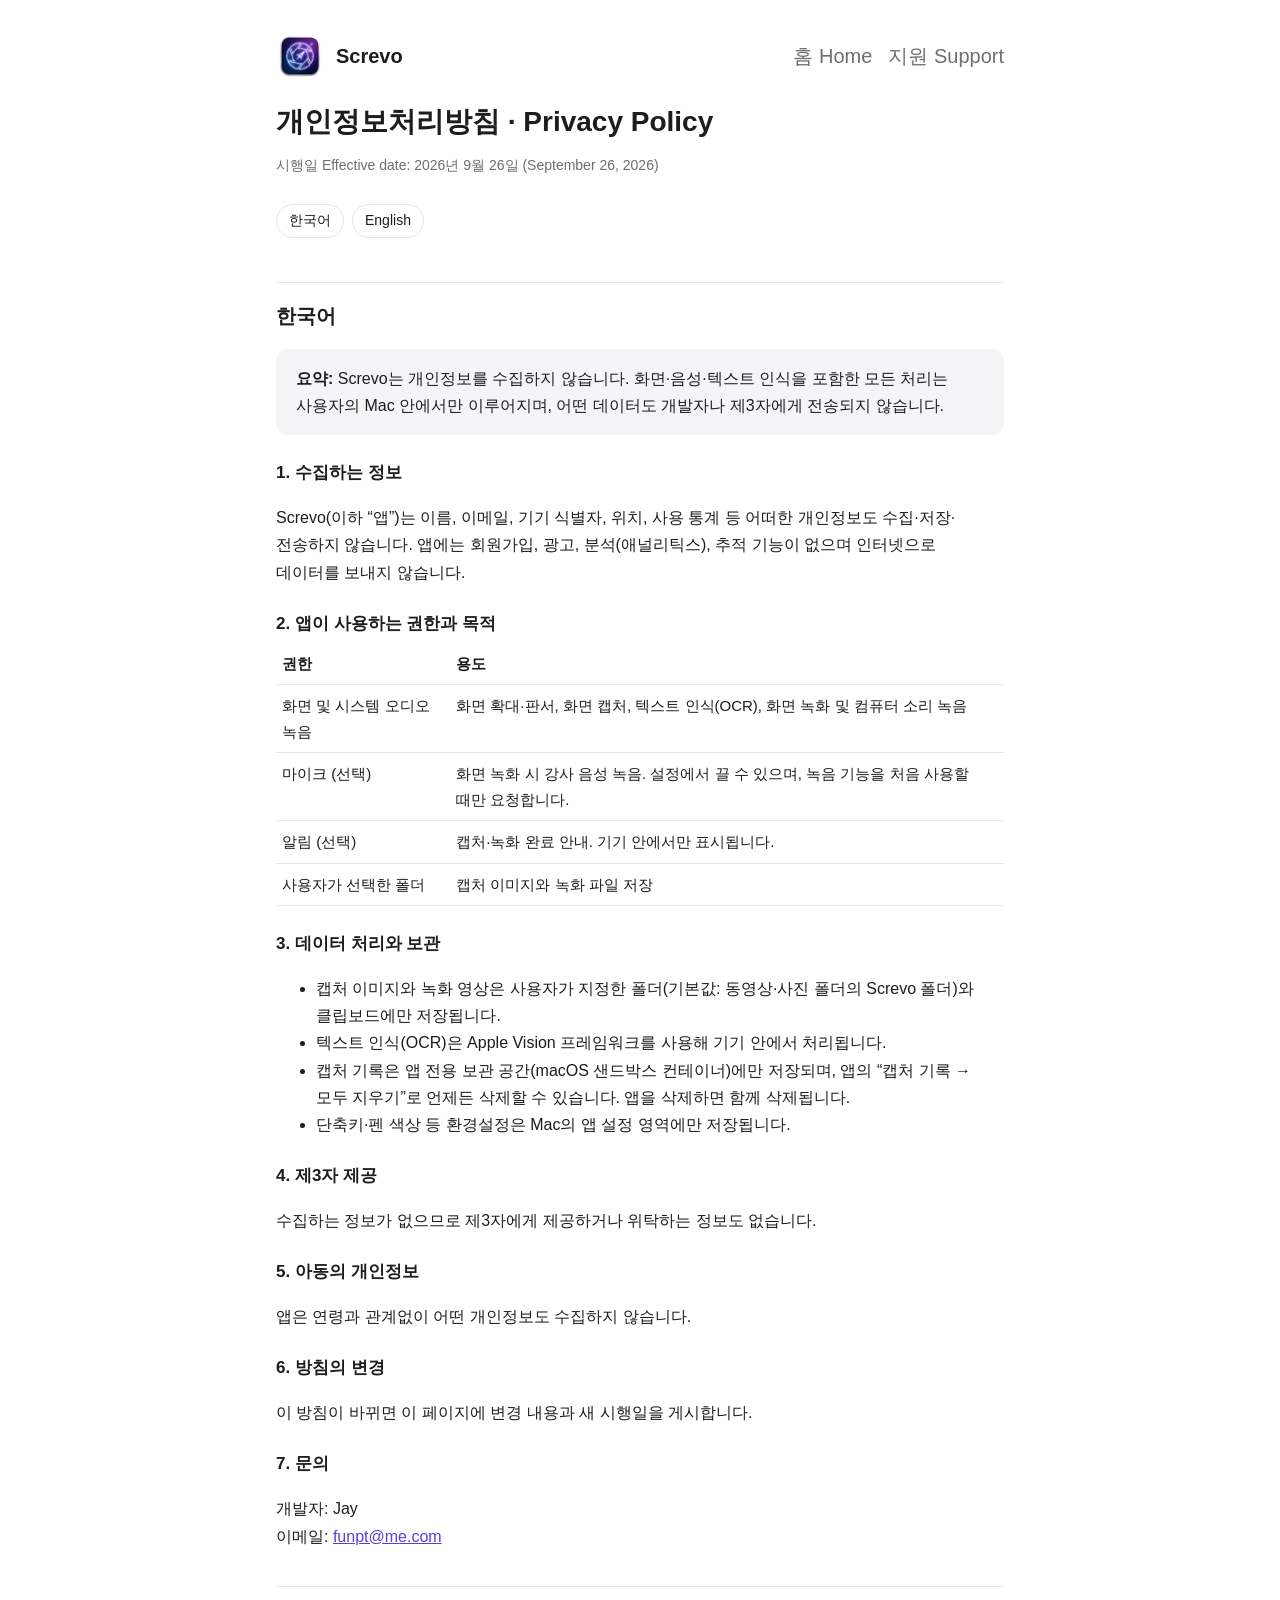
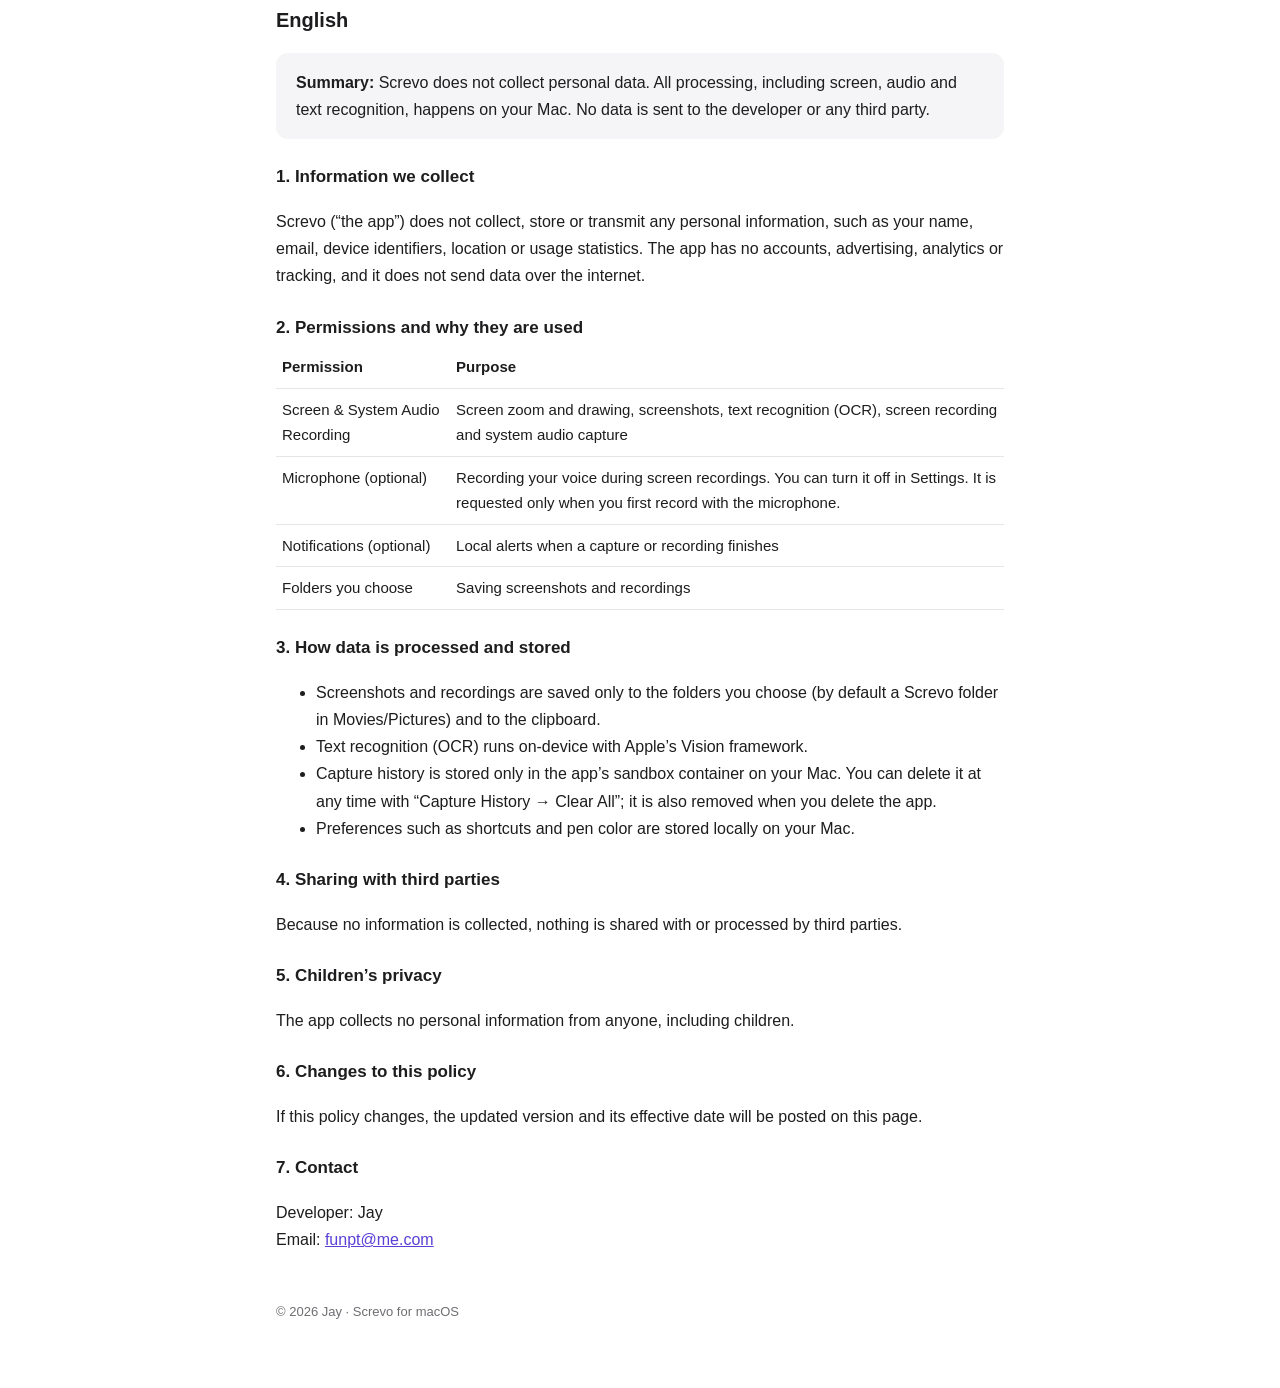
==== privacy.html @ 129e7a04 "Add Screvo home, support and privacy policy pages Co-Authored-By: Claude Opus 5.5 <noreply@anthropic" ====
<!doctype html>
<html lang="ko">
<head>
<meta charset="utf-8">
<meta name="viewport" content="width=device-width, initial-scale=1">
<title>Screvo 개인정보처리방침 · Privacy Policy</title>
<meta name="description" content="Screvo for macOS privacy policy. Screvo collects no personal data; all processing happens on your Mac.">
<link rel="icon" href="icon.png">
<link rel="stylesheet" href="style.css">
</head>
<body>
<div class="wrap">
<header>
  <img src="icon.png" alt="">
  <a href="./">Screvo</a>
  <nav><a href="./">홈 Home</a><a href="support">지원 Support</a></nav>
</header>

<h1>개인정보처리방침 · Privacy Policy</h1>
<p class="meta">시행일 Effective date: 2026년 9월 26일 (September 26, 2026)</p>
<div class="lang"><a href="#ko">한국어</a><a href="#en">English</a></div>

<section id="ko" lang="ko">
<h2>한국어</h2>
<div class="card"><strong>요약:</strong> Screvo는 개인정보를 수집하지 않습니다. 화면·음성·텍스트 인식을 포함한 모든 처리는 사용자의 Mac 안에서만 이루어지며, 어떤 데이터도 개발자나 제3자에게 전송되지 않습니다.</div>

<h3>1. 수집하는 정보</h3>
<p>Screvo(이하 “앱”)는 이름, 이메일, 기기 식별자, 위치, 사용 통계 등 어떠한 개인정보도 수집·저장·전송하지 않습니다. 앱에는 회원가입, 광고, 분석(애널리틱스), 추적 기능이 없으며 인터넷으로 데이터를 보내지 않습니다.</p>

<h3>2. 앱이 사용하는 권한과 목적</h3>
<table>
<tr><th>권한</th><th>용도</th></tr>
<tr><td>화면 및 시스템 오디오 녹음</td><td>화면 확대·판서, 화면 캡처, 텍스트 인식(OCR), 화면 녹화 및 컴퓨터 소리 녹음</td></tr>
<tr><td>마이크 (선택)</td><td>화면 녹화 시 강사 음성 녹음. 설정에서 끌 수 있으며, 녹음 기능을 처음 사용할 때만 요청합니다.</td></tr>
<tr><td>알림 (선택)</td><td>캡처·녹화 완료 안내. 기기 안에서만 표시됩니다.</td></tr>
<tr><td>사용자가 선택한 폴더</td><td>캡처 이미지와 녹화 파일 저장</td></tr>
</table>

<h3>3. 데이터 처리와 보관</h3>
<ul>
<li>캡처 이미지와 녹화 영상은 사용자가 지정한 폴더(기본값: 동영상·사진 폴더의 Screvo 폴더)와 클립보드에만 저장됩니다.</li>
<li>텍스트 인식(OCR)은 Apple Vision 프레임워크를 사용해 기기 안에서 처리됩니다.</li>
<li>캡처 기록은 앱 전용 보관 공간(macOS 샌드박스 컨테이너)에만 저장되며, 앱의 “캡처 기록 → 모두 지우기”로 언제든 삭제할 수 있습니다. 앱을 삭제하면 함께 삭제됩니다.</li>
<li>단축키·펜 색상 등 환경설정은 Mac의 앱 설정 영역에만 저장됩니다.</li>
</ul>

<h3>4. 제3자 제공</h3>
<p>수집하는 정보가 없으므로 제3자에게 제공하거나 위탁하는 정보도 없습니다.</p>

<h3>5. 아동의 개인정보</h3>
<p>앱은 연령과 관계없이 어떤 개인정보도 수집하지 않습니다.</p>

<h3>6. 방침의 변경</h3>
<p>이 방침이 바뀌면 이 페이지에 변경 내용과 새 시행일을 게시합니다.</p>

<h3>7. 문의</h3>
<p>개발자: Jay<br>이메일: <a href="mailto:funpt@me.com">funpt@me.com</a></p>
</section>

<section id="en" lang="en">
<h2>English</h2>
<div class="card"><strong>Summary:</strong> Screvo does not collect personal data. All processing, including screen, audio and text recognition, happens on your Mac. No data is sent to the developer or any third party.</div>

<h3>1. Information we collect</h3>
<p>Screvo (“the app”) does not collect, store or transmit any personal information, such as your name, email, device identifiers, location or usage statistics. The app has no accounts, advertising, analytics or tracking, and it does not send data over the internet.</p>

<h3>2. Permissions and why they are used</h3>
<table>
<tr><th>Permission</th><th>Purpose</th></tr>
<tr><td>Screen &amp; System Audio Recording</td><td>Screen zoom and drawing, screenshots, text recognition (OCR), screen recording and system audio capture</td></tr>
<tr><td>Microphone (optional)</td><td>Recording your voice during screen recordings. You can turn it off in Settings. It is requested only when you first record with the microphone.</td></tr>
<tr><td>Notifications (optional)</td><td>Local alerts when a capture or recording finishes</td></tr>
<tr><td>Folders you choose</td><td>Saving screenshots and recordings</td></tr>
</table>

<h3>3. How data is processed and stored</h3>
<ul>
<li>Screenshots and recordings are saved only to the folders you choose (by default a Screvo folder in Movies/Pictures) and to the clipboard.</li>
<li>Text recognition (OCR) runs on-device with Apple’s Vision framework.</li>
<li>Capture history is stored only in the app’s sandbox container on your Mac. You can delete it at any time with “Capture History → Clear All”; it is also removed when you delete the app.</li>
<li>Preferences such as shortcuts and pen color are stored locally on your Mac.</li>
</ul>

<h3>4. Sharing with third parties</h3>
<p>Because no information is collected, nothing is shared with or processed by third parties.</p>

<h3>5. Children’s privacy</h3>
<p>The app collects no personal information from anyone, including children.</p>

<h3>6. Changes to this policy</h3>
<p>If this policy changes, the updated version and its effective date will be posted on this page.</p>

<h3>7. Contact</h3>
<p>Developer: Jay<br>Email: <a href="mailto:funpt@me.com">funpt@me.com</a></p>
</section>

<footer>© 2026 Jay · Screvo for macOS</footer>
</div>
</body>
</html>
---- style.css ----
:root {
  --bg: #ffffff;
  --fg: #1d1d1f;
  --muted: #6e6e73;
  --line: #e5e5ea;
  --card: #f5f5f7;
  --accent: #5b3fd6;
}
@media (prefers-color-scheme: dark) {
  :root {
    --bg: #111114;
    --fg: #f5f5f7;
    --muted: #a1a1a6;
    --line: #2c2c31;
    --card: #1c1c21;
    --accent: #a48cff;
  }
}
* { box-sizing: border-box; }
body {
  margin: 0;
  background: var(--bg);
  color: var(--fg);
  font: 16px/1.7 -apple-system, BlinkMacSystemFont, "Apple SD Gothic Neo", "Noto Sans KR", sans-serif;
  word-break: keep-all;
}
.wrap { max-width: 760px; margin: 0 auto; padding: 32px 16px 64px; }
header { display: flex; align-items: center; gap: 12px; margin-bottom: 24px; }
header img { width: 48px; height: 48px; }
header a { color: var(--fg); text-decoration: none; font-weight: 700; font-size: 20px; }
nav { margin-left: auto; display: flex; gap: 16px; font-size: 14px; }
nav a { color: var(--muted); font-weight: 500; }
h1 { font-size: 28px; line-height: 1.3; margin: 8px 0 4px; }
h2 { font-size: 20px; margin: 36px 0 8px; padding-top: 16px; border-top: 1px solid var(--line); }
h3 { font-size: 17px; margin: 24px 0 4px; }
a { color: var(--accent); }
.meta { color: var(--muted); font-size: 14px; }
.lang { display: inline-flex; gap: 8px; margin: 12px 0 8px; font-size: 14px; }
.lang a { padding: 4px 12px; border: 1px solid var(--line); border-radius: 999px; text-decoration: none; color: var(--fg); }
.card { background: var(--card); border-radius: 12px; padding: 16px 20px; margin: 16px 0; }
table { width: 100%; border-collapse: collapse; font-size: 15px; }
td, th { text-align: left; padding: 8px 6px; border-bottom: 1px solid var(--line); vertical-align: top; }
kbd { font: 13px ui-monospace, SFMono-Regular, Menlo, monospace; background: var(--card); border: 1px solid var(--line); border-radius: 5px; padding: 1px 6px; white-space: nowrap; }
footer { margin-top: 48px; color: var(--muted); font-size: 13px; }
.hero { text-align: center; padding: 24px 0 8px; }
.hero img { width: 128px; height: 128px; }
.hero p { color: var(--muted); font-size: 18px; margin: 4px 0 20px; }
.links { display: flex; gap: 12px; justify-content: center; flex-wrap: wrap; }
.links a { padding: 10px 18px; border-radius: 10px; background: var(--card); text-decoration: none; color: var(--fg); font-weight: 600; }
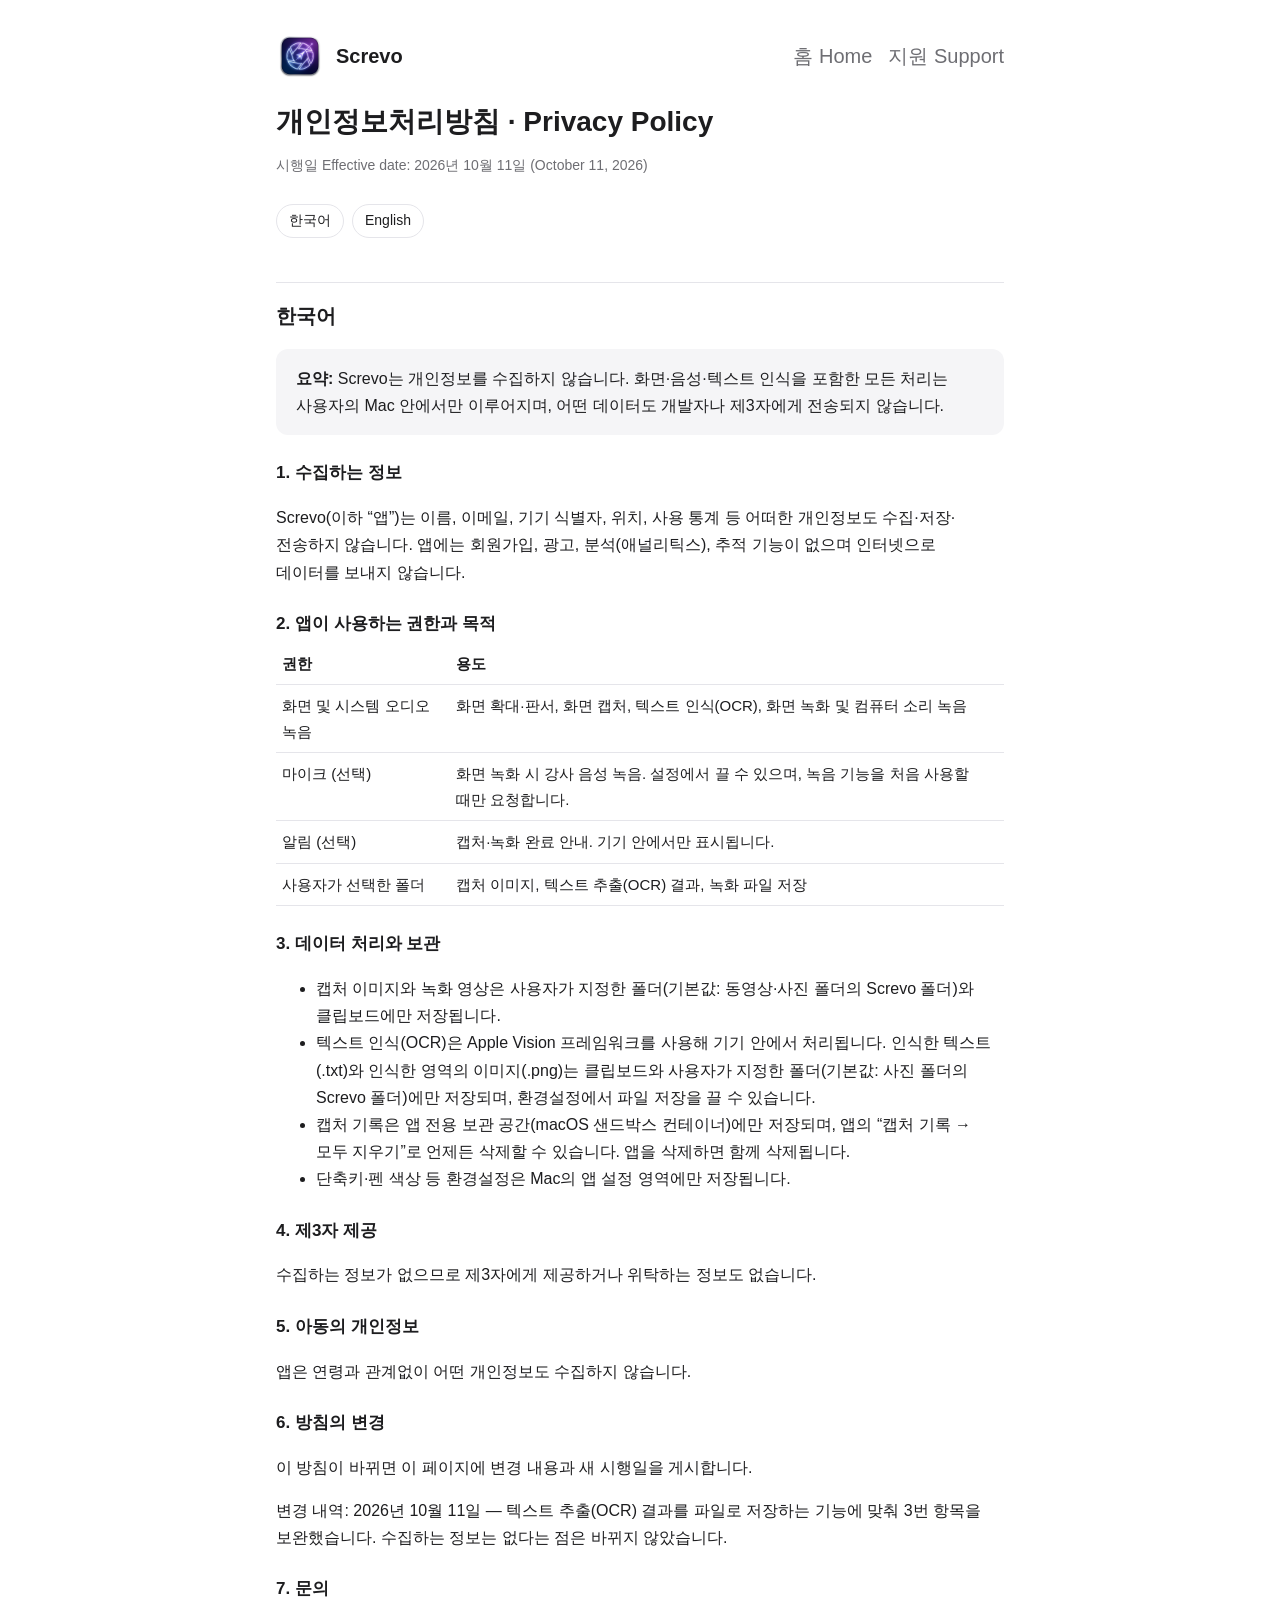
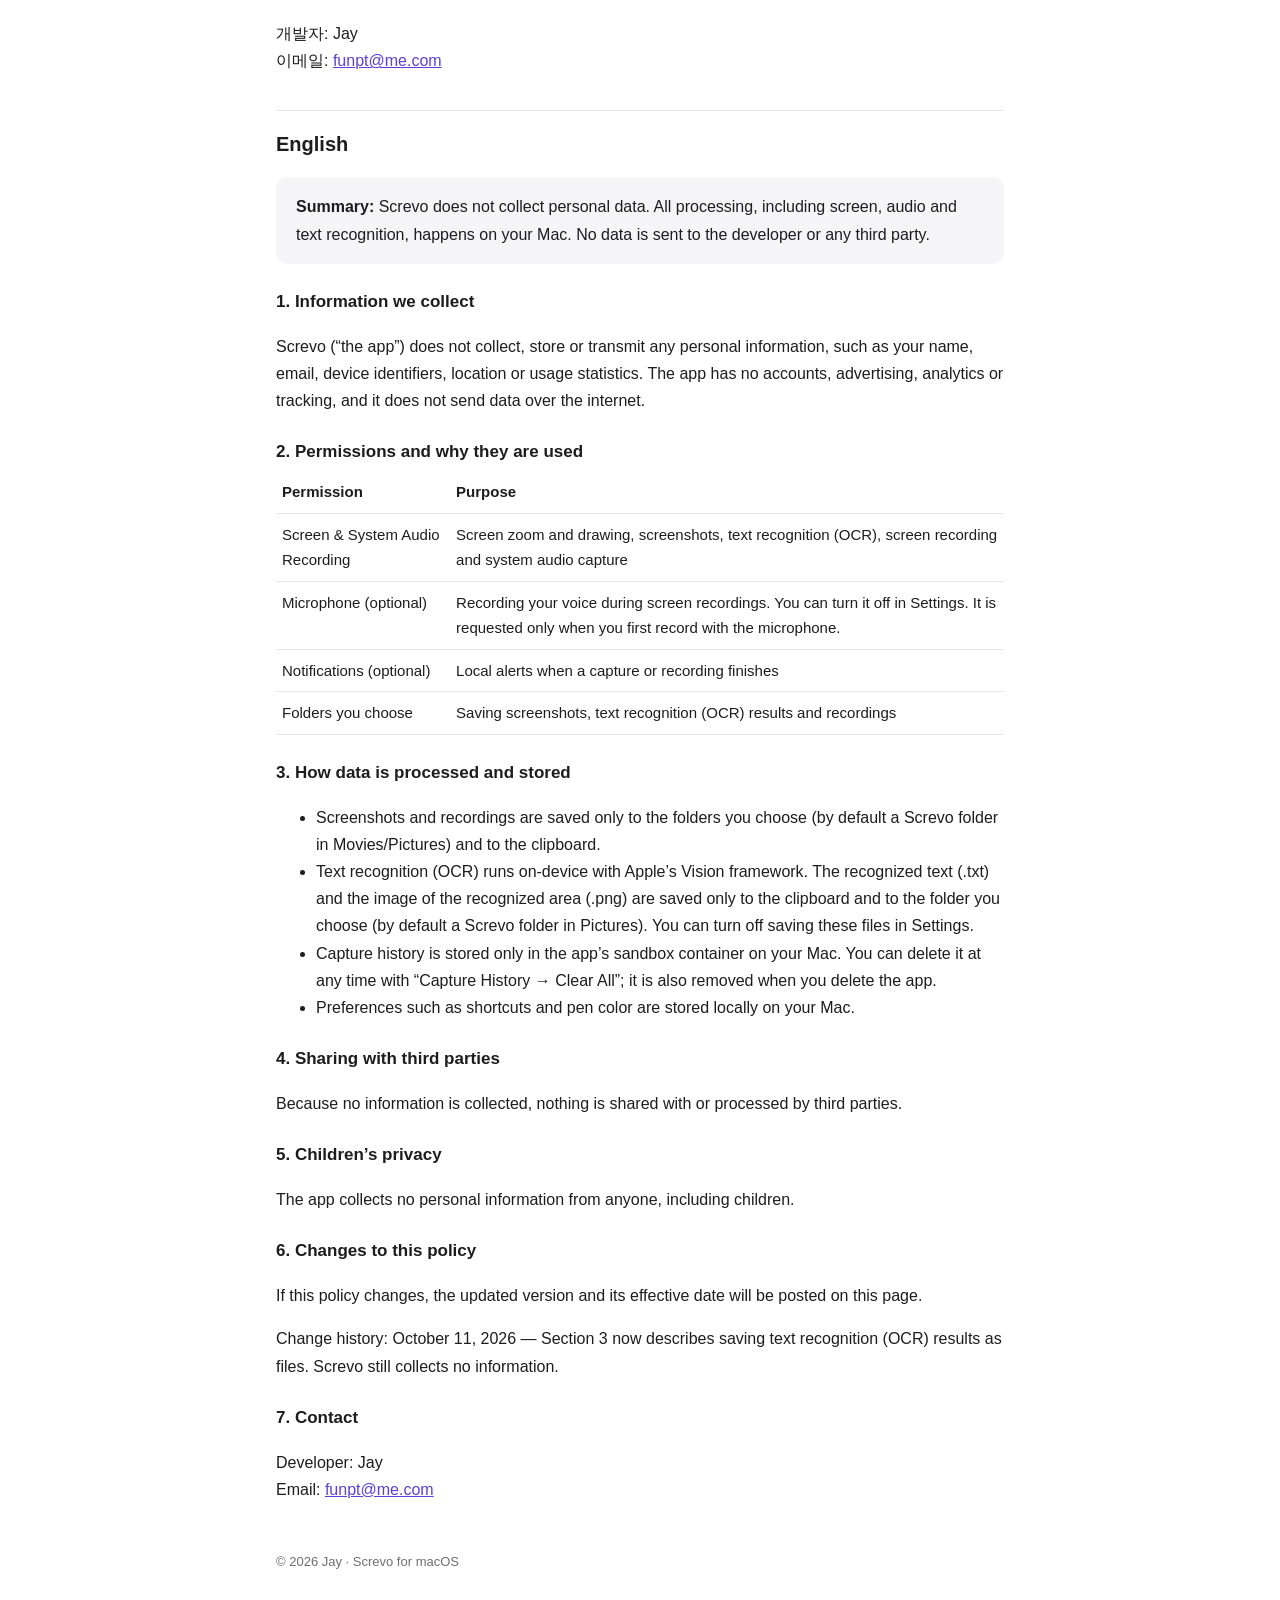
==== commit 0292f6e0: "Describe OCR result file saving in privacy policy and support FAQ" ====
--- a/privacy.html
+++ b/privacy.html
@@ -17,7 +17,7 @@
 </header>
 
 <h1>개인정보처리방침 · Privacy Policy</h1>
-<p class="meta">시행일 Effective date: 2026년 9월 26일 (September 26, 2026)</p>
+<p class="meta">시행일 Effective date: 2026년 10월 11일 (October 11, 2026)</p>
 <div class="lang"><a href="#ko">한국어</a><a href="#en">English</a></div>
 
 <section id="ko" lang="ko">
@@ -33,13 +33,13 @@
 <tr><td>화면 및 시스템 오디오 녹음</td><td>화면 확대·판서, 화면 캡처, 텍스트 인식(OCR), 화면 녹화 및 컴퓨터 소리 녹음</td></tr>
 <tr><td>마이크 (선택)</td><td>화면 녹화 시 강사 음성 녹음. 설정에서 끌 수 있으며, 녹음 기능을 처음 사용할 때만 요청합니다.</td></tr>
 <tr><td>알림 (선택)</td><td>캡처·녹화 완료 안내. 기기 안에서만 표시됩니다.</td></tr>
-<tr><td>사용자가 선택한 폴더</td><td>캡처 이미지와 녹화 파일 저장</td></tr>
+<tr><td>사용자가 선택한 폴더</td><td>캡처 이미지, 텍스트 추출(OCR) 결과, 녹화 파일 저장</td></tr>
 </table>
 
 <h3>3. 데이터 처리와 보관</h3>
 <ul>
 <li>캡처 이미지와 녹화 영상은 사용자가 지정한 폴더(기본값: 동영상·사진 폴더의 Screvo 폴더)와 클립보드에만 저장됩니다.</li>
-<li>텍스트 인식(OCR)은 Apple Vision 프레임워크를 사용해 기기 안에서 처리됩니다.</li>
+<li>텍스트 인식(OCR)은 Apple Vision 프레임워크를 사용해 기기 안에서 처리됩니다. 인식한 텍스트(.txt)와 인식한 영역의 이미지(.png)는 클립보드와 사용자가 지정한 폴더(기본값: 사진 폴더의 Screvo 폴더)에만 저장되며, 환경설정에서 파일 저장을 끌 수 있습니다.</li>
 <li>캡처 기록은 앱 전용 보관 공간(macOS 샌드박스 컨테이너)에만 저장되며, 앱의 “캡처 기록 → 모두 지우기”로 언제든 삭제할 수 있습니다. 앱을 삭제하면 함께 삭제됩니다.</li>
 <li>단축키·펜 색상 등 환경설정은 Mac의 앱 설정 영역에만 저장됩니다.</li>
 </ul>
@@ -52,6 +52,7 @@
 
 <h3>6. 방침의 변경</h3>
 <p>이 방침이 바뀌면 이 페이지에 변경 내용과 새 시행일을 게시합니다.</p>
+<p>변경 내역: 2026년 10월 11일 — 텍스트 추출(OCR) 결과를 파일로 저장하는 기능에 맞춰 3번 항목을 보완했습니다. 수집하는 정보는 없다는 점은 바뀌지 않았습니다.</p>
 
 <h3>7. 문의</h3>
 <p>개발자: Jay<br>이메일: <a href="mailto:funpt@me.com">funpt@me.com</a></p>
@@ -70,13 +71,13 @@
 <tr><td>Screen &amp; System Audio Recording</td><td>Screen zoom and drawing, screenshots, text recognition (OCR), screen recording and system audio capture</td></tr>
 <tr><td>Microphone (optional)</td><td>Recording your voice during screen recordings. You can turn it off in Settings. It is requested only when you first record with the microphone.</td></tr>
 <tr><td>Notifications (optional)</td><td>Local alerts when a capture or recording finishes</td></tr>
-<tr><td>Folders you choose</td><td>Saving screenshots and recordings</td></tr>
+<tr><td>Folders you choose</td><td>Saving screenshots, text recognition (OCR) results and recordings</td></tr>
 </table>
 
 <h3>3. How data is processed and stored</h3>
 <ul>
 <li>Screenshots and recordings are saved only to the folders you choose (by default a Screvo folder in Movies/Pictures) and to the clipboard.</li>
-<li>Text recognition (OCR) runs on-device with Apple’s Vision framework.</li>
+<li>Text recognition (OCR) runs on-device with Apple’s Vision framework. The recognized text (.txt) and the image of the recognized area (.png) are saved only to the clipboard and to the folder you choose (by default a Screvo folder in Pictures). You can turn off saving these files in Settings.</li>
 <li>Capture history is stored only in the app’s sandbox container on your Mac. You can delete it at any time with “Capture History → Clear All”; it is also removed when you delete the app.</li>
 <li>Preferences such as shortcuts and pen color are stored locally on your Mac.</li>
 </ul>
@@ -89,6 +90,7 @@
 
 <h3>6. Changes to this policy</h3>
 <p>If this policy changes, the updated version and its effective date will be posted on this page.</p>
+<p>Change history: October 11, 2026 — Section 3 now describes saving text recognition (OCR) results as files. Screvo still collects no information.</p>
 
 <h3>7. Contact</h3>
 <p>Developer: Jay<br>Email: <a href="mailto:funpt@me.com">funpt@me.com</a></p>
